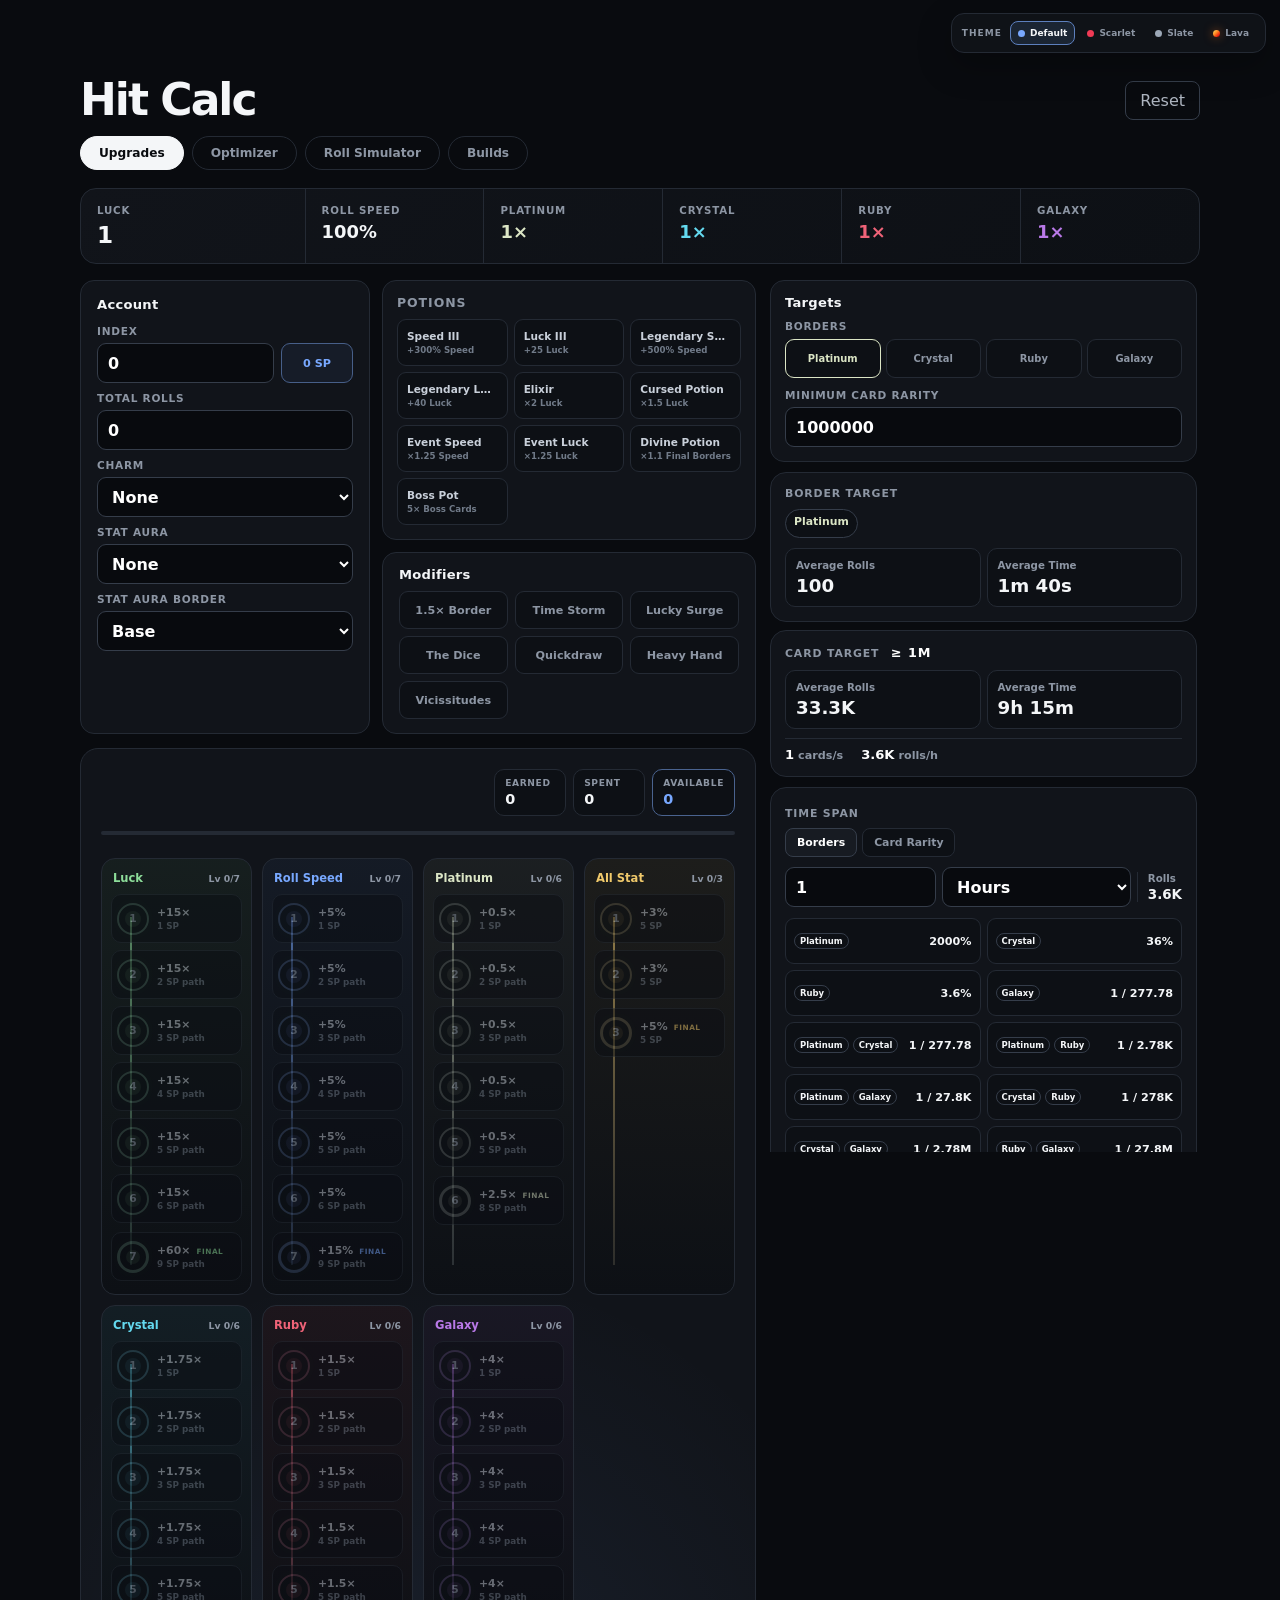
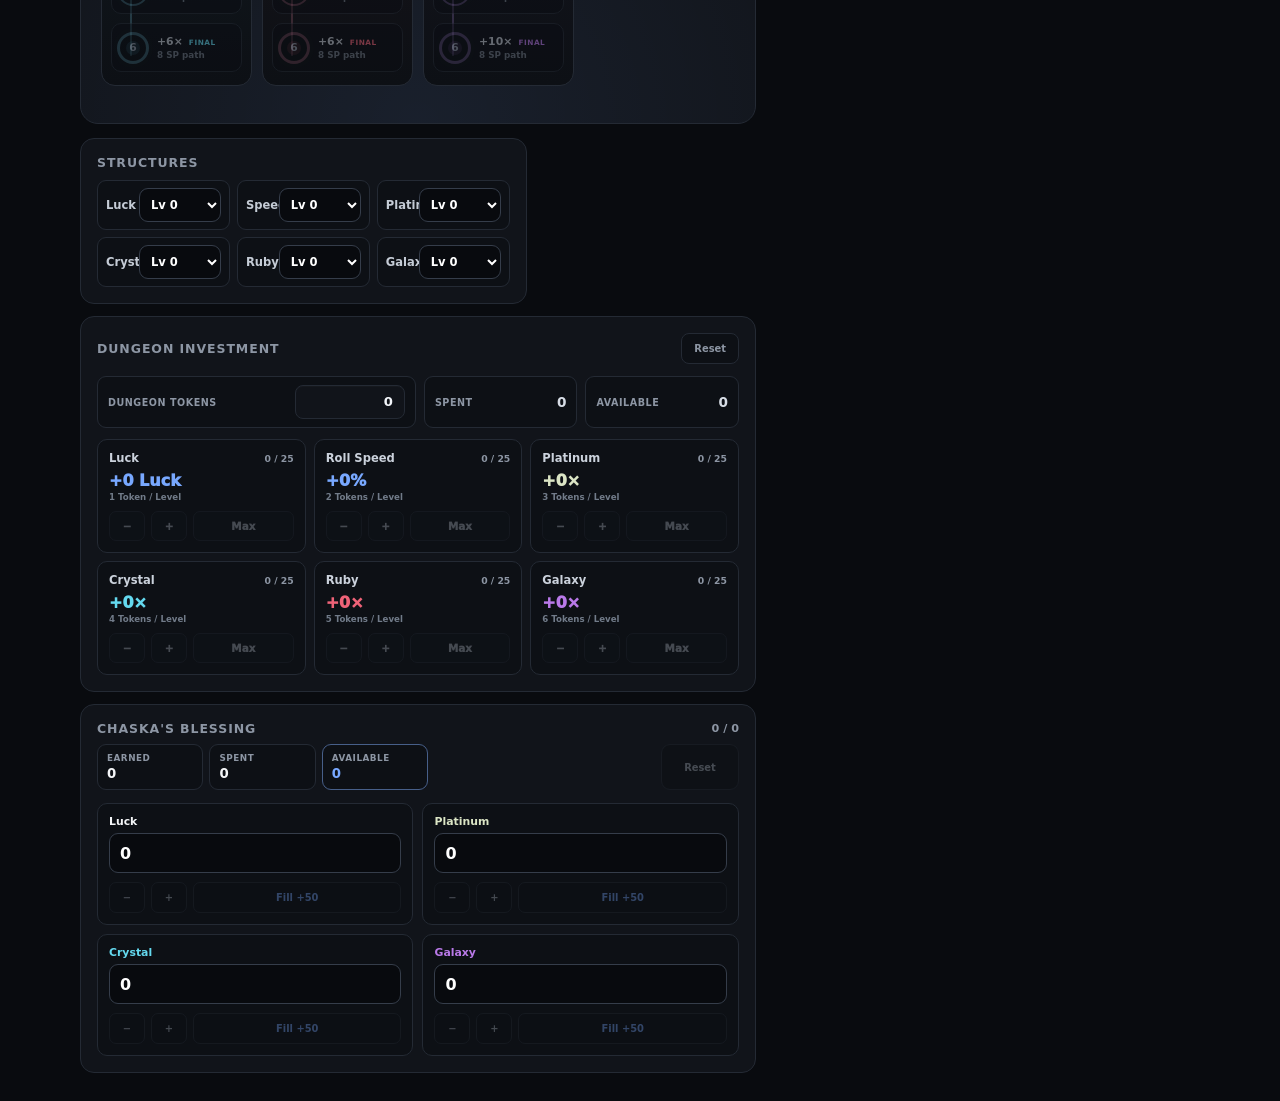
==== index.html @ 37218244 "Refresh Hit Calc loader cache for Halloween updates" ====
<!doctype html>
<html lang="en">
<head>
  <meta charset="utf-8" />
  <meta name="viewport" content="width=device-width, initial-scale=1" />
  <meta name="theme-color" content="#090b0f" />
  <title>Hit Calc</title>
  <style>html,body{margin:0;min-height:100%;background:#090b0f;color:#8d96a4;font-family:Inter,system-ui,sans-serif}.boot{min-height:100vh;display:grid;place-items:center}</style>
</head>
<body>
  <div class="boot">Loading Hit Calc…</div>
  <script>
  try {
    if (window.location.search) {
      history.replaceState(null, '', window.location.pathname + window.location.hash);
    }
  } catch {}
  (async()=>{
    const version='20261023-halloween-audit-1';
    try{
      const response=await fetch(`./index-base.html?rev=${version}`,{cache:'no-store'});
      if(!response.ok)throw new Error(`HTTP ${response.status}`);
      let html=await response.text();
      html=html.replace(/styles\.css\?v=[^"']+/g,`styles.css?v=${version}&theme=lava1`);
      html=html.replace(/app\.js\?v=[^"']+/g,`app.js?v=${version}&theme=lava1`);
      html=html.replace(/const version = "[^"]+";/,`const version = "${version}";`);
      html=html.replace('</head>',`<script>window.__HIT_CALC_VERSION__=${JSON.stringify(version)};<\/script></head>`);
      const bootstrap='<scr'+'ipt id="hit-calc-theme-bootstrap">(()=>{const valid=new Set([\'default\',\'scarlet\',\'slate\',\'lava\']);let theme=\'default\';try{const saved=localStorage.getItem(\'crx-site-theme\');if(valid.has(saved))theme=saved}catch{}document.documentElement.dataset.theme=theme})();</scr'+'ipt>\n';
      html=html.replace('  <link rel="stylesheet"',bootstrap+'  <link rel="stylesheet"');
      document.open();
      document.write(html);
      document.close();
    }catch(error){
      console.error(error);
      document.body.innerHTML='<div class="boot">Failed to load Hit Calc. Refresh the page.</div>';
    }
  })();
  </script>
</body>
</html>
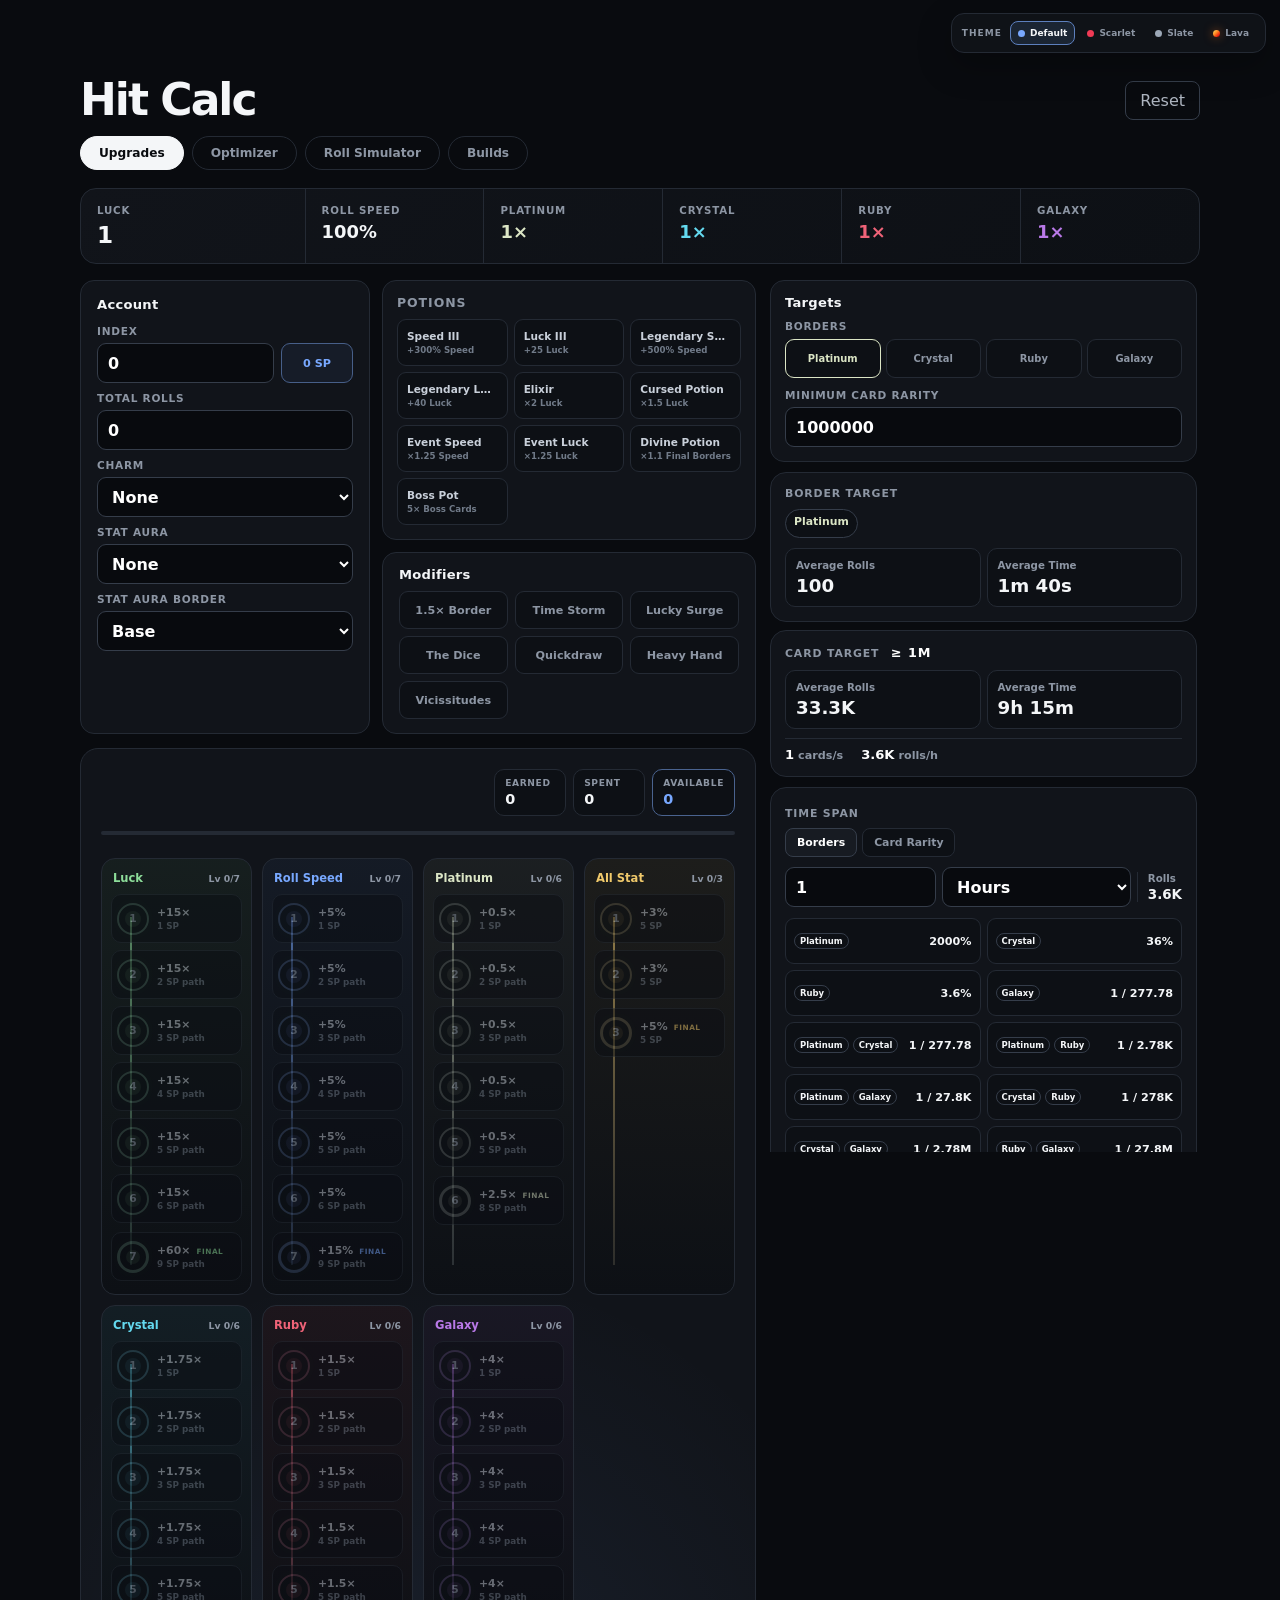
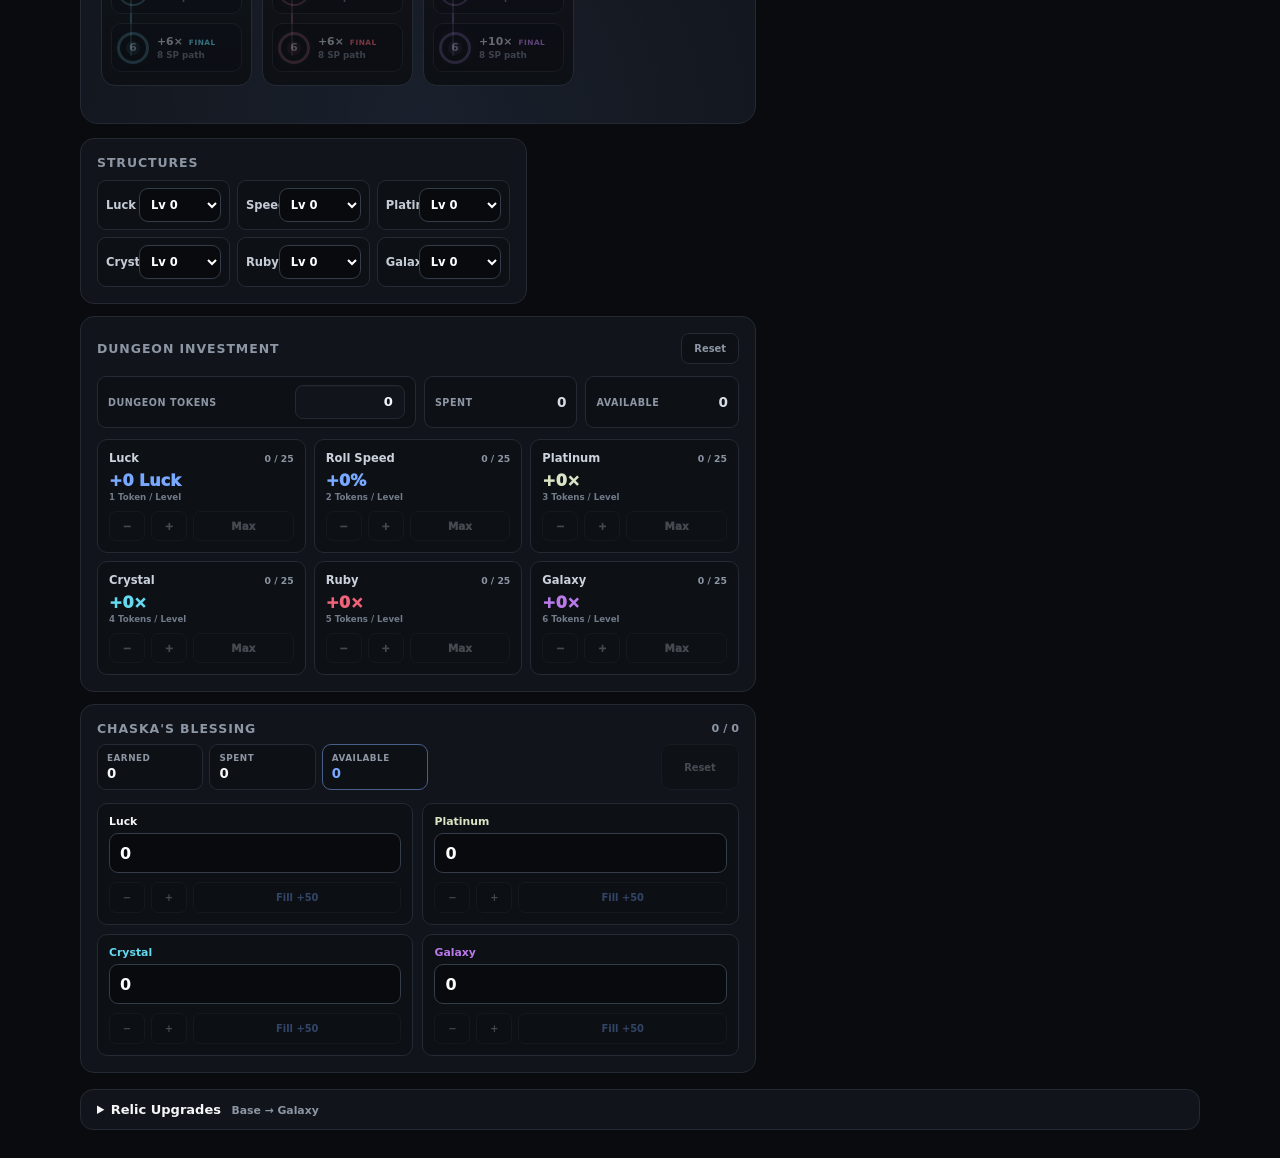
==== commit 63948bce: "Cache-bust Hit Calculator loader for new relic upgrades and worker modifiers" ====
--- a/index.html
+++ b/index.html
@@ -16,7 +16,7 @@
     }
   } catch {}
   (async()=>{
-    const version='20261023-halloween-audit-1';
+    const version='20261026-relic-upgrades-v1';
     try{
       const response=await fetch(`./index-base.html?rev=${version}`,{cache:'no-store'});
       if(!response.ok)throw new Error(`HTTP ${response.status}`);
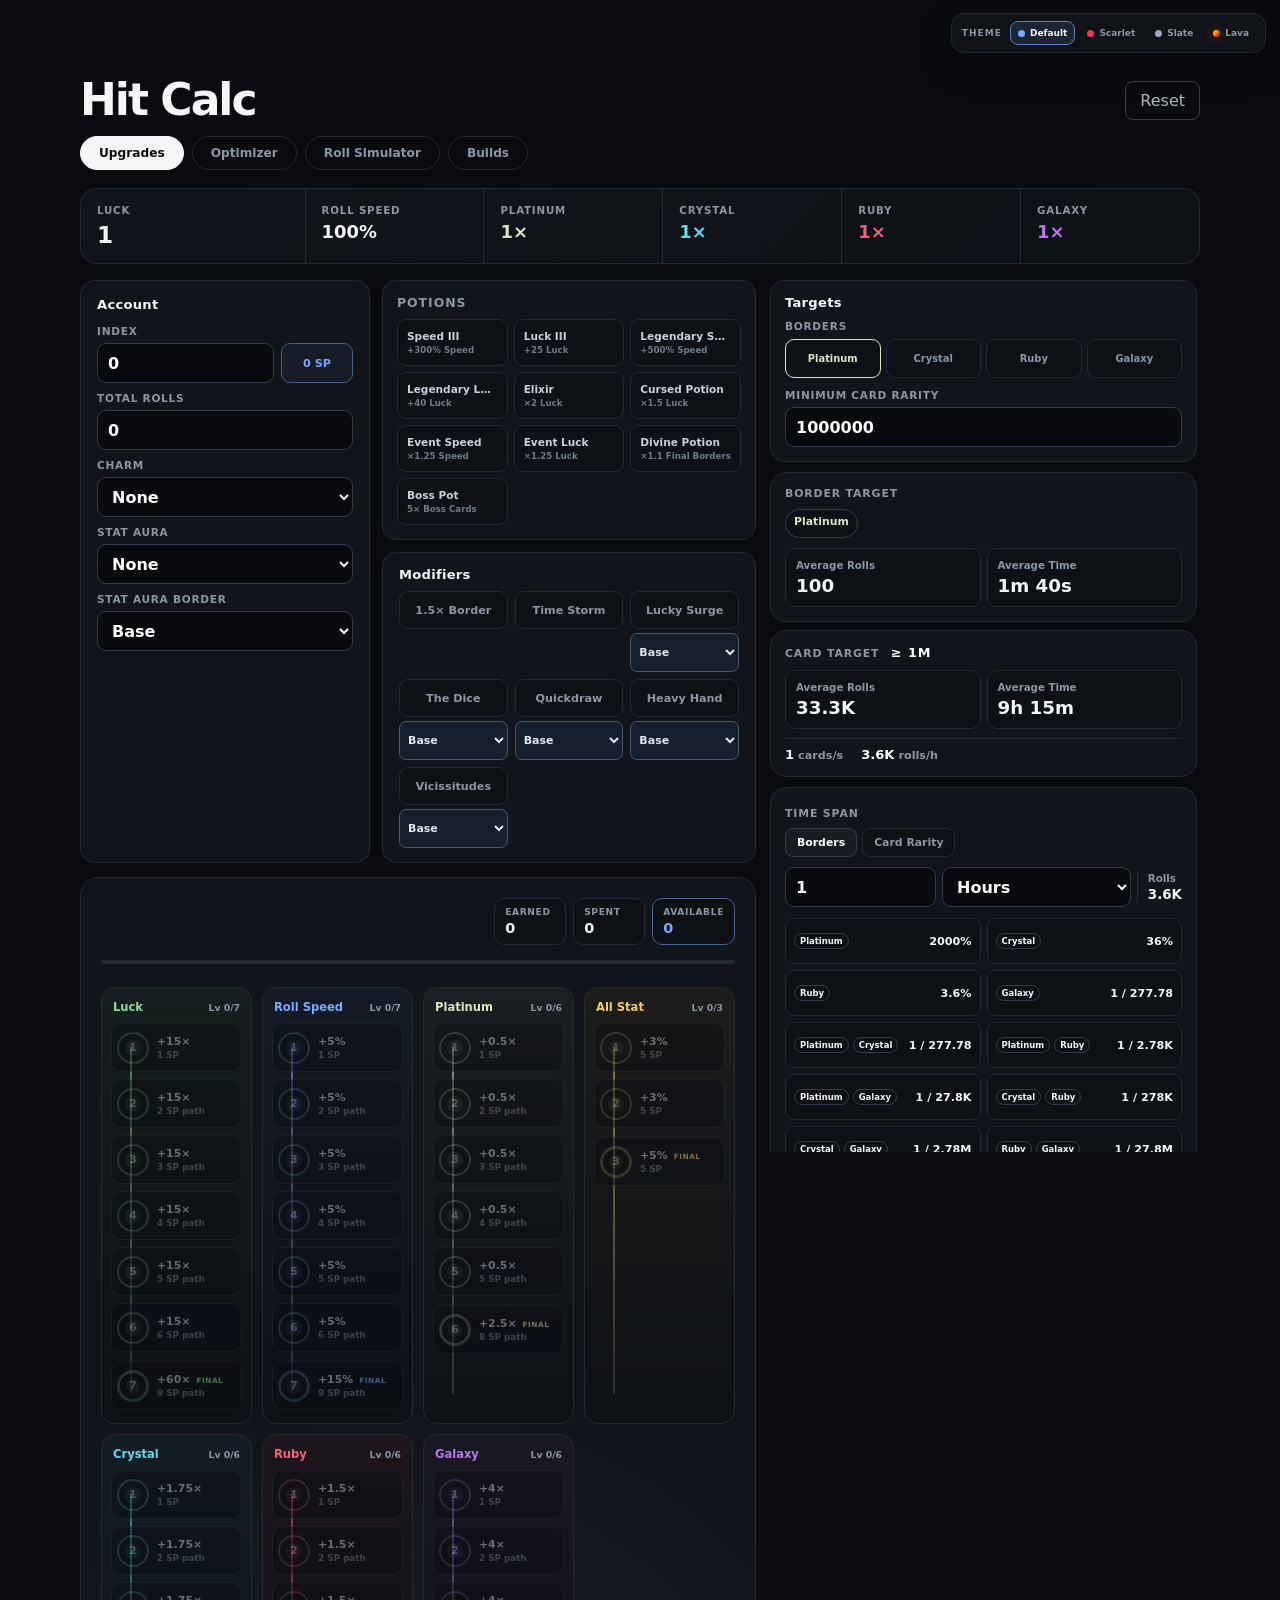
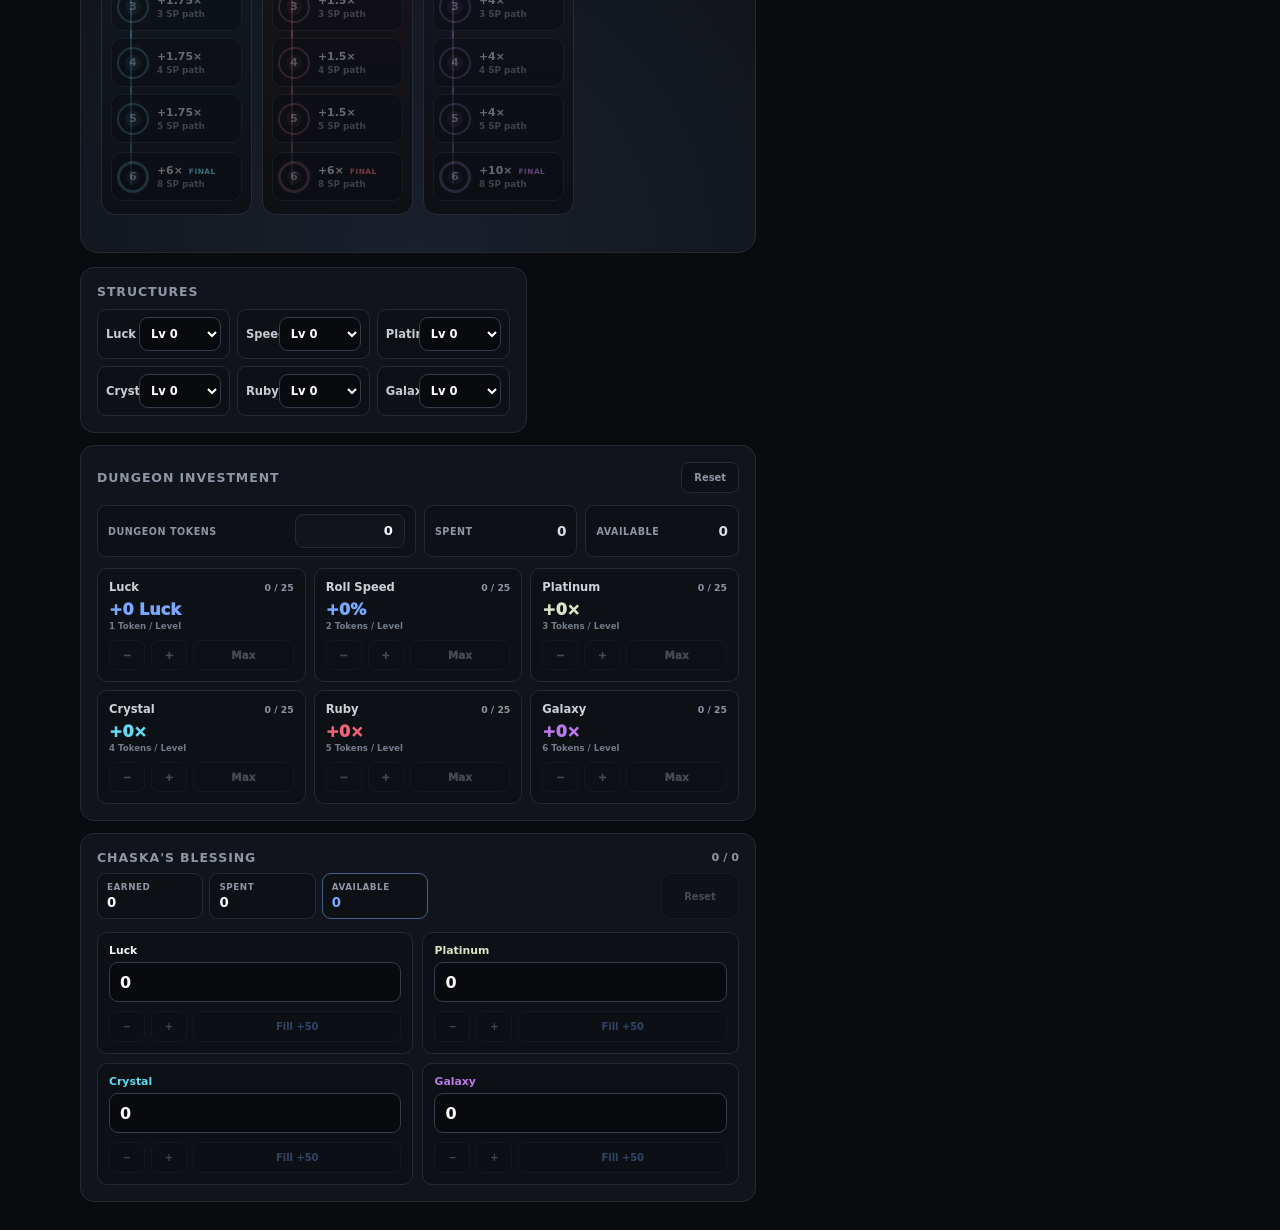
==== commit 59f48f02: "Deploy border selection persistence and shorthand rarity target input" ====
--- a/index.html
+++ b/index.html
@@ -16,7 +16,7 @@
     }
   } catch {}
   (async()=>{
-    const version='20261026-relic-upgrades-v1';
+    const version='20261027-target-short-1';
     try{
       const response=await fetch(`./index-base.html?rev=${version}`,{cache:'no-store'});
       if(!response.ok)throw new Error(`HTTP ${response.status}`);
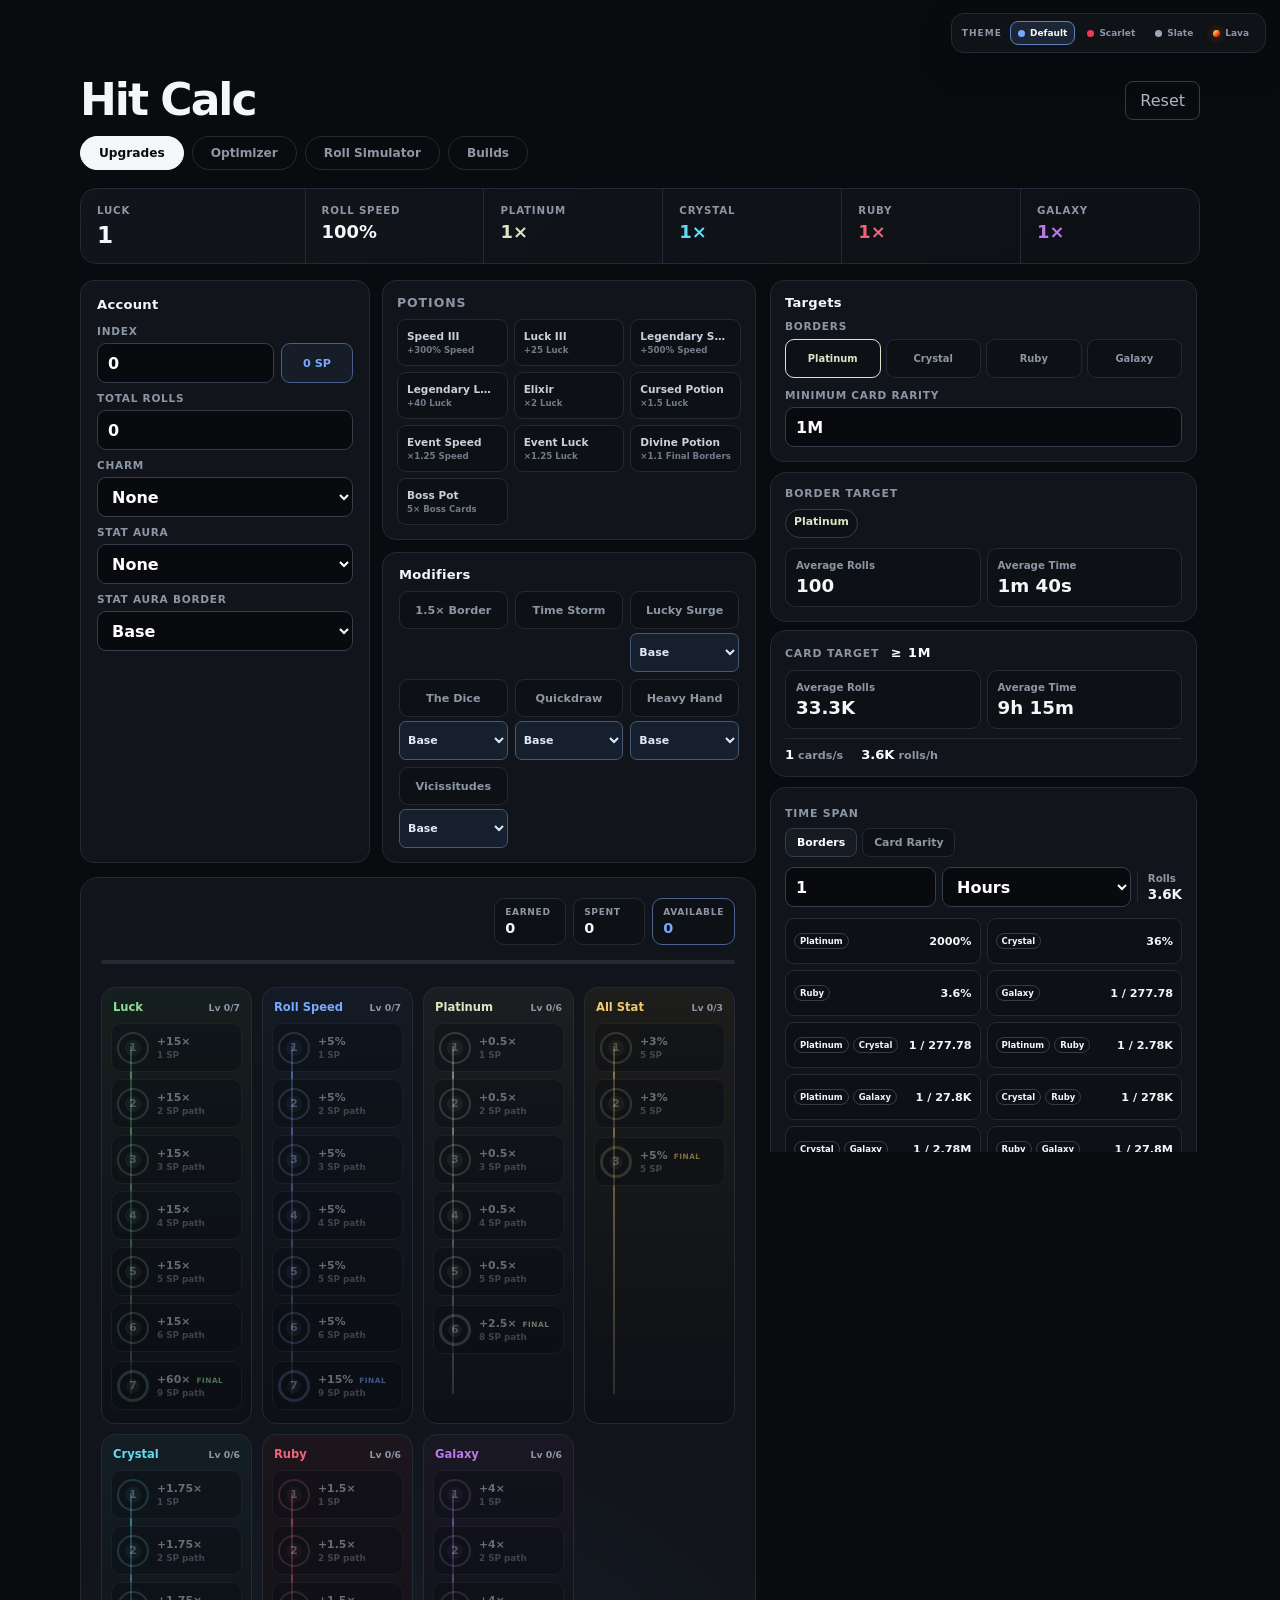
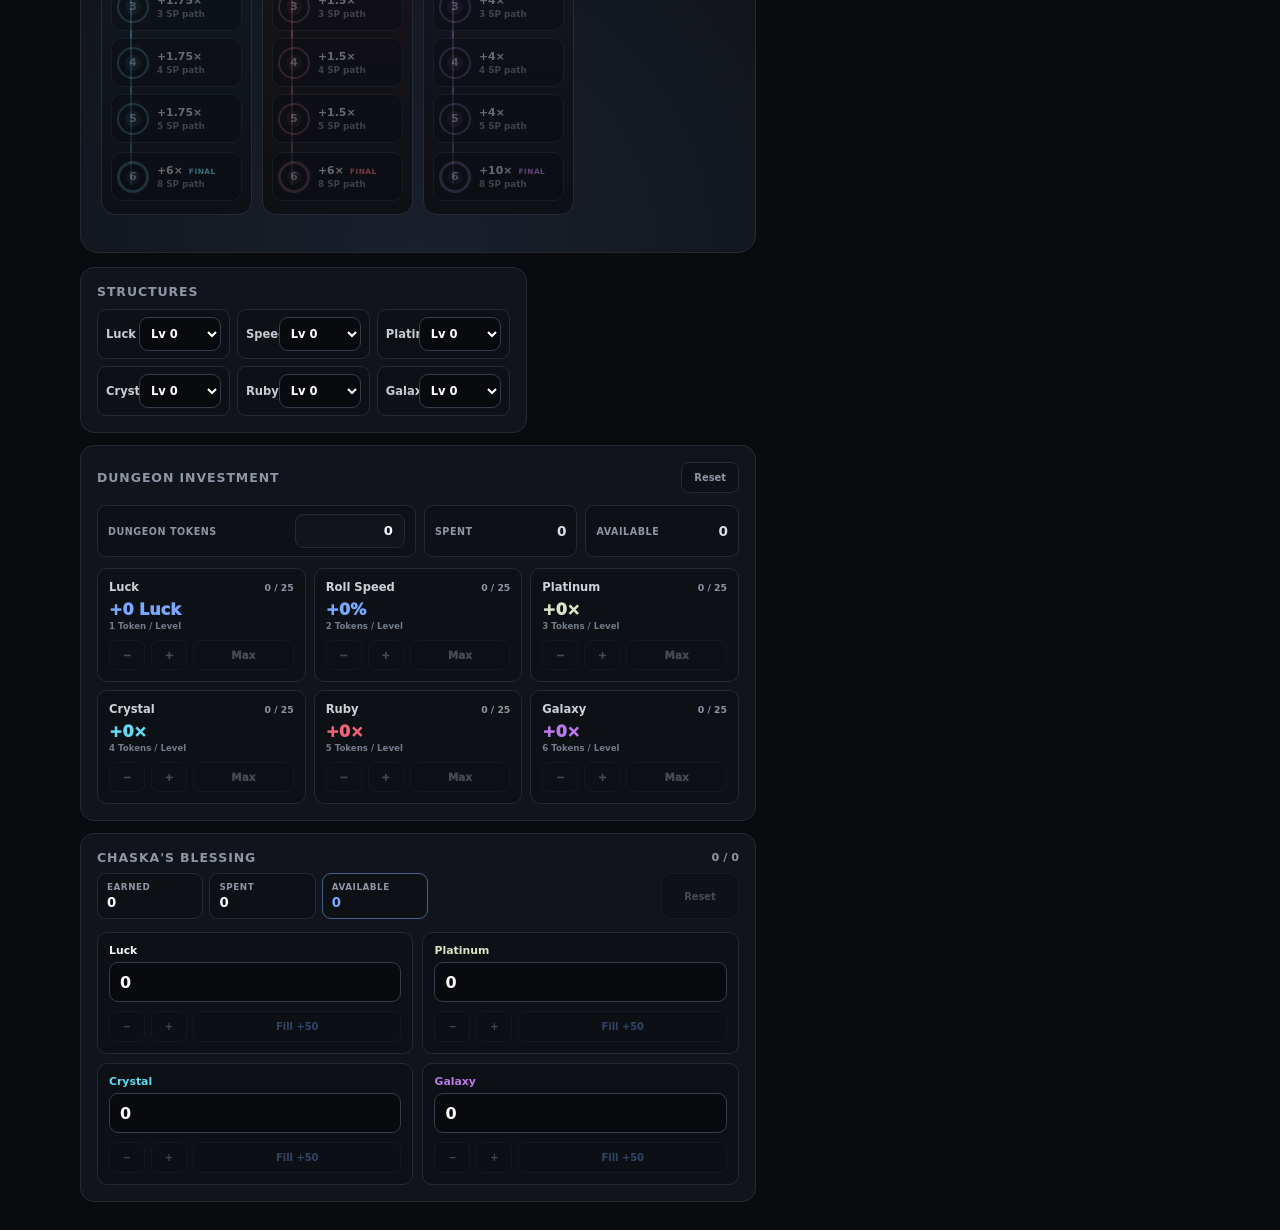
==== commit fbe5d855: "Deploy corrected rarity input and stable border target calculations with cache bust" ====
--- a/index.html
+++ b/index.html
@@ -16,7 +16,7 @@
     }
   } catch {}
   (async()=>{
-    const version='20261027-target-short-1';
+    const version='20261027-upgrades-target-sync-4';
     try{
       const response=await fetch(`./index-base.html?rev=${version}`,{cache:'no-store'});
       if(!response.ok)throw new Error(`HTTP ${response.status}`);
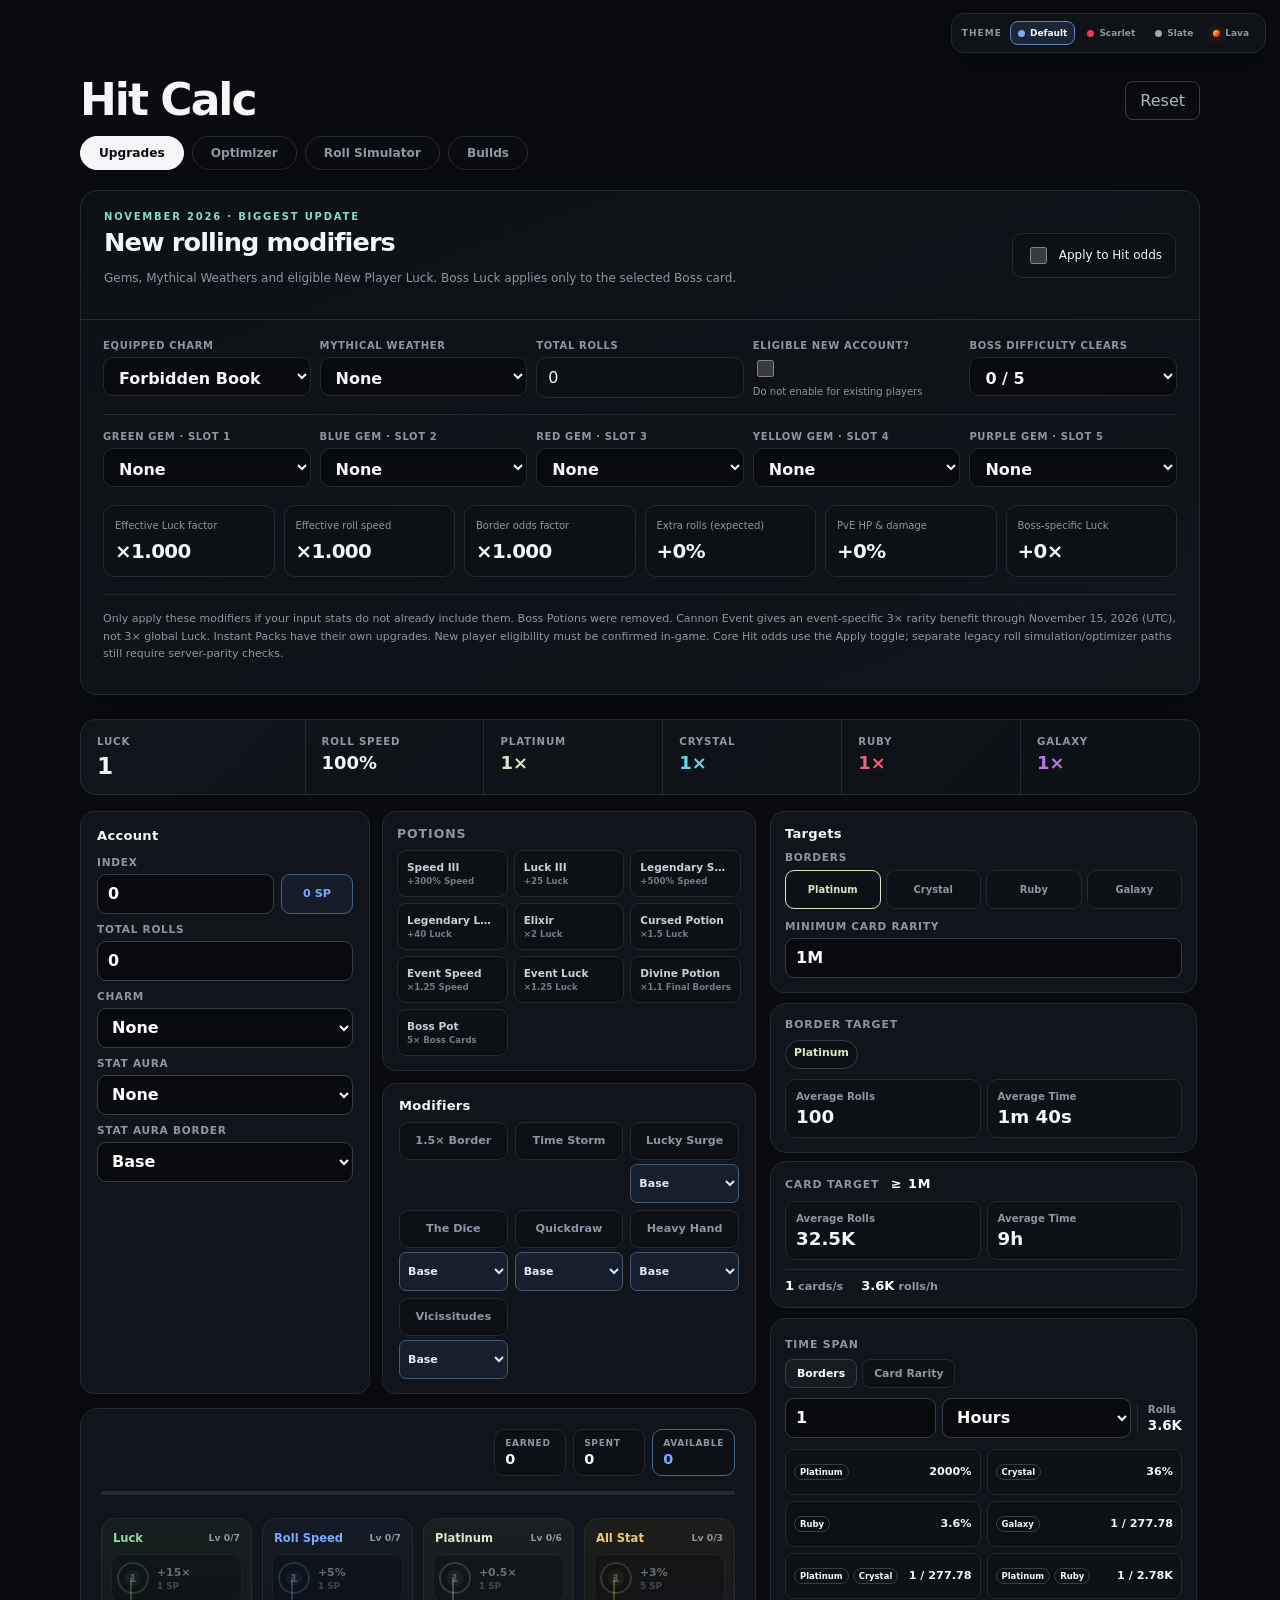
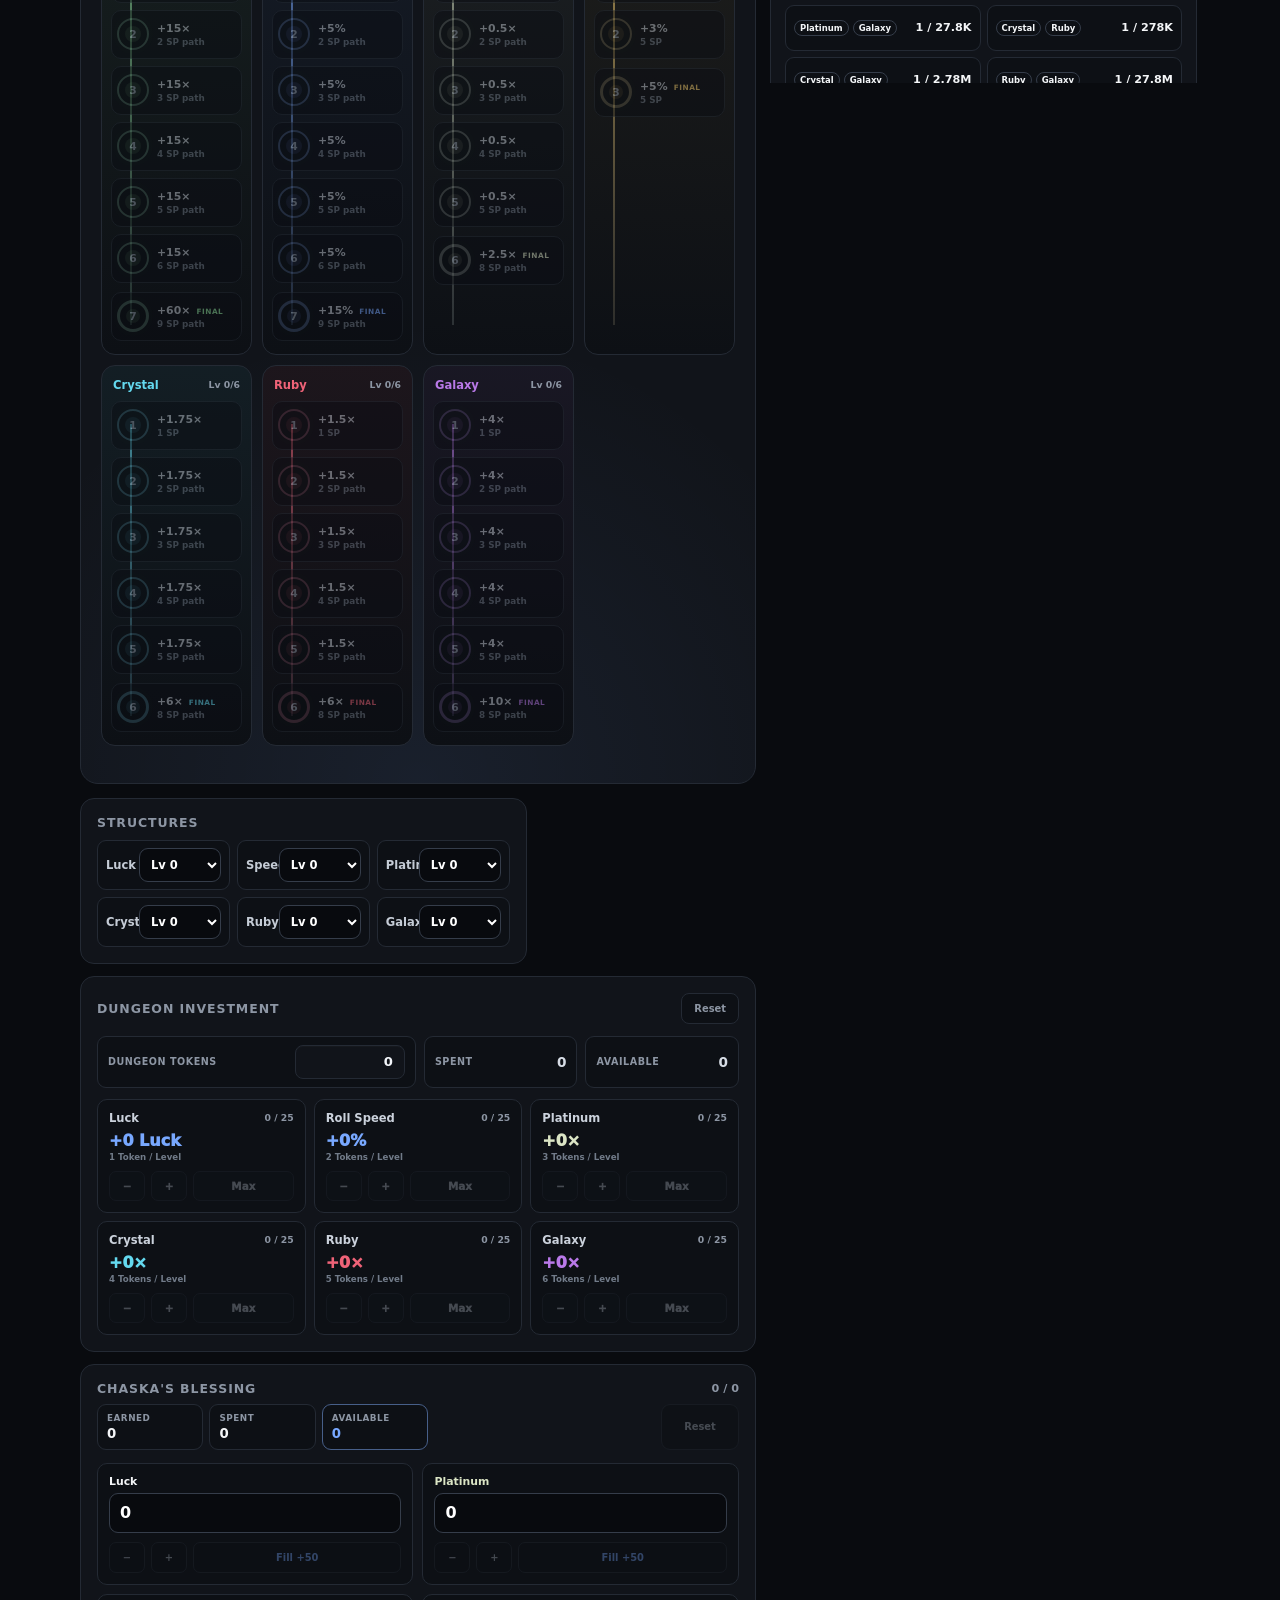
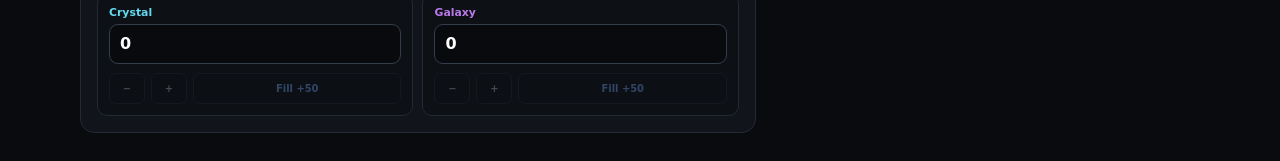
==== commit b474c7b1: "Set independent November overhaul preview asset revision for Hit Calculator" ====
--- a/index.html
+++ b/index.html
@@ -4,7 +4,7 @@
   <meta charset="utf-8" />
   <meta name="viewport" content="width=device-width, initial-scale=1" />
   <meta name="theme-color" content="#090b0f" />
-  <title>Hit Calc</title>
+  <title>Hit Calc · November 2026 Preview</title>
   <style>html,body{margin:0;min-height:100%;background:#090b0f;color:#8d96a4;font-family:Inter,system-ui,sans-serif}.boot{min-height:100vh;display:grid;place-items:center}</style>
 </head>
 <body>
@@ -16,7 +16,7 @@
     }
   } catch {}
   (async()=>{
-    const version='20261027-upgrades-target-sync-4';
+    const version='20261111-overhaul-preview-01';
     try{
       const response=await fetch(`./index-base.html?rev=${version}`,{cache:'no-store'});
       if(!response.ok)throw new Error(`HTTP ${response.status}`);
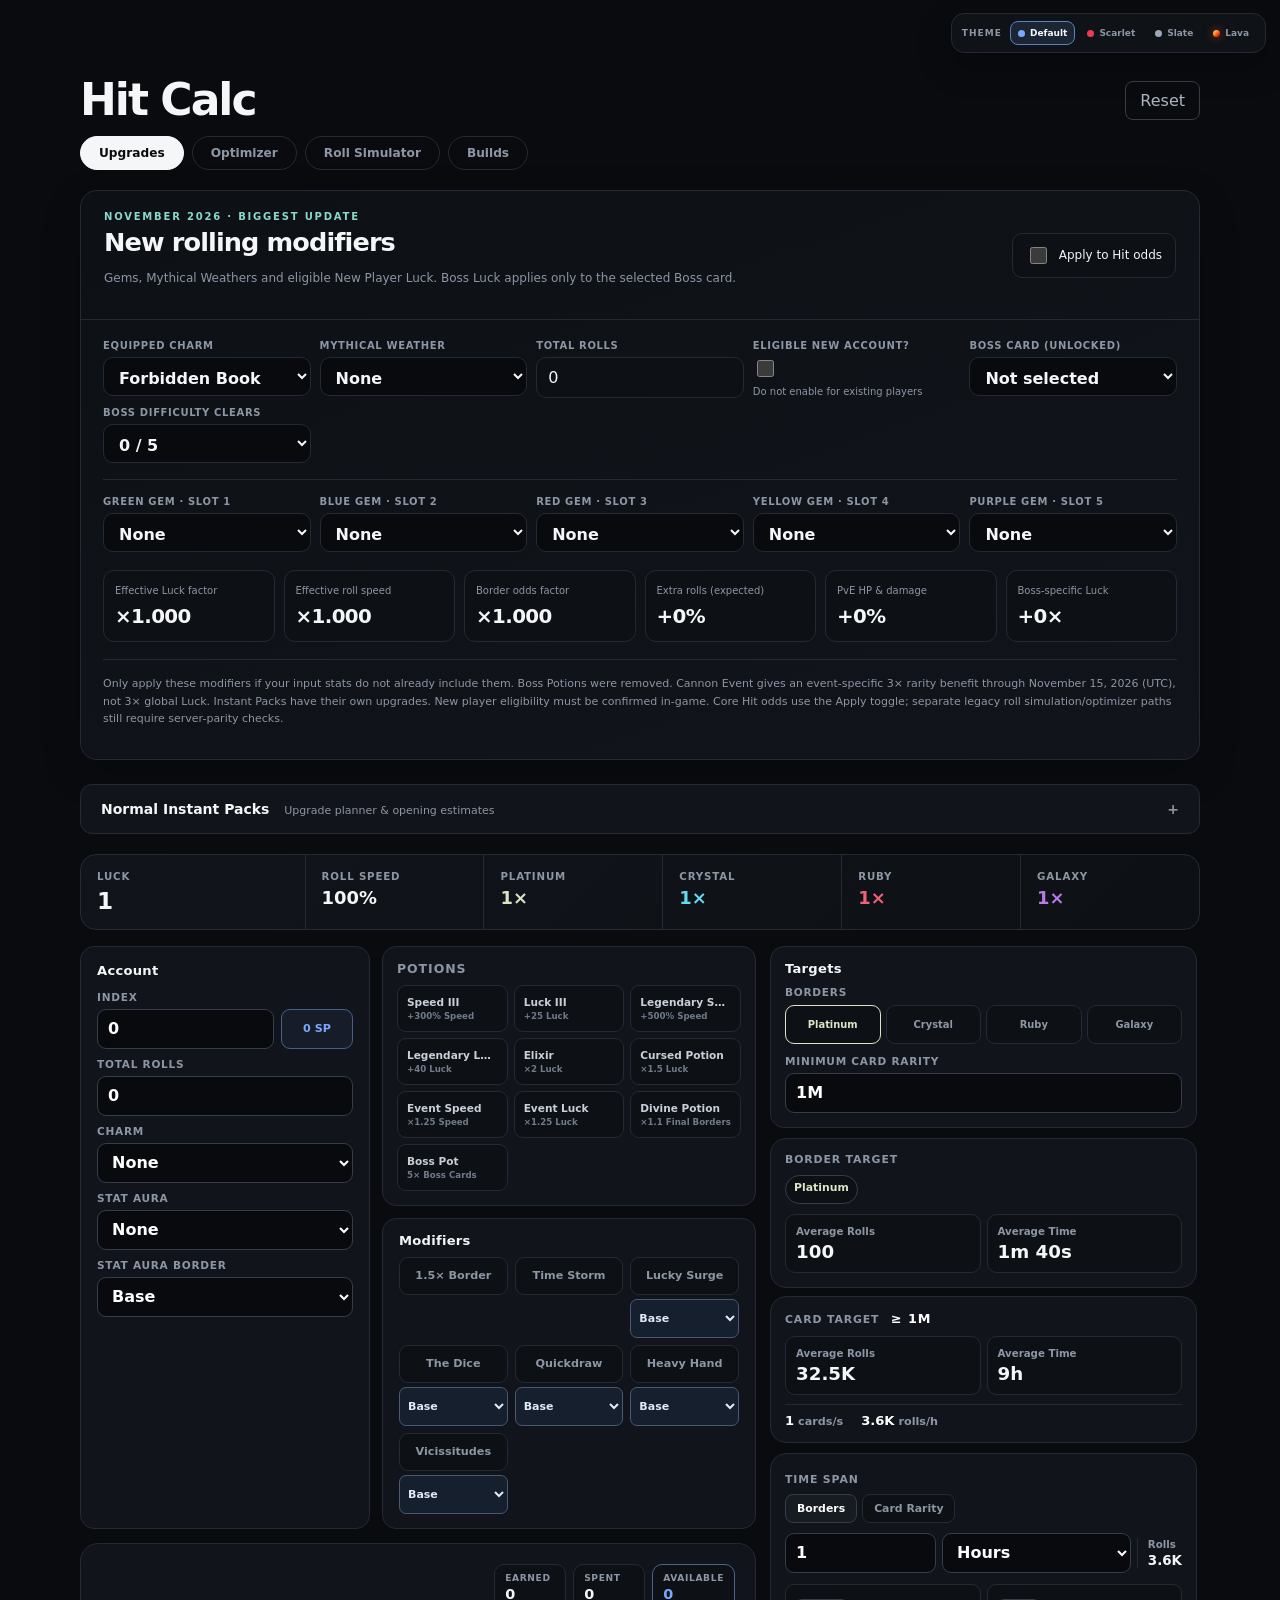
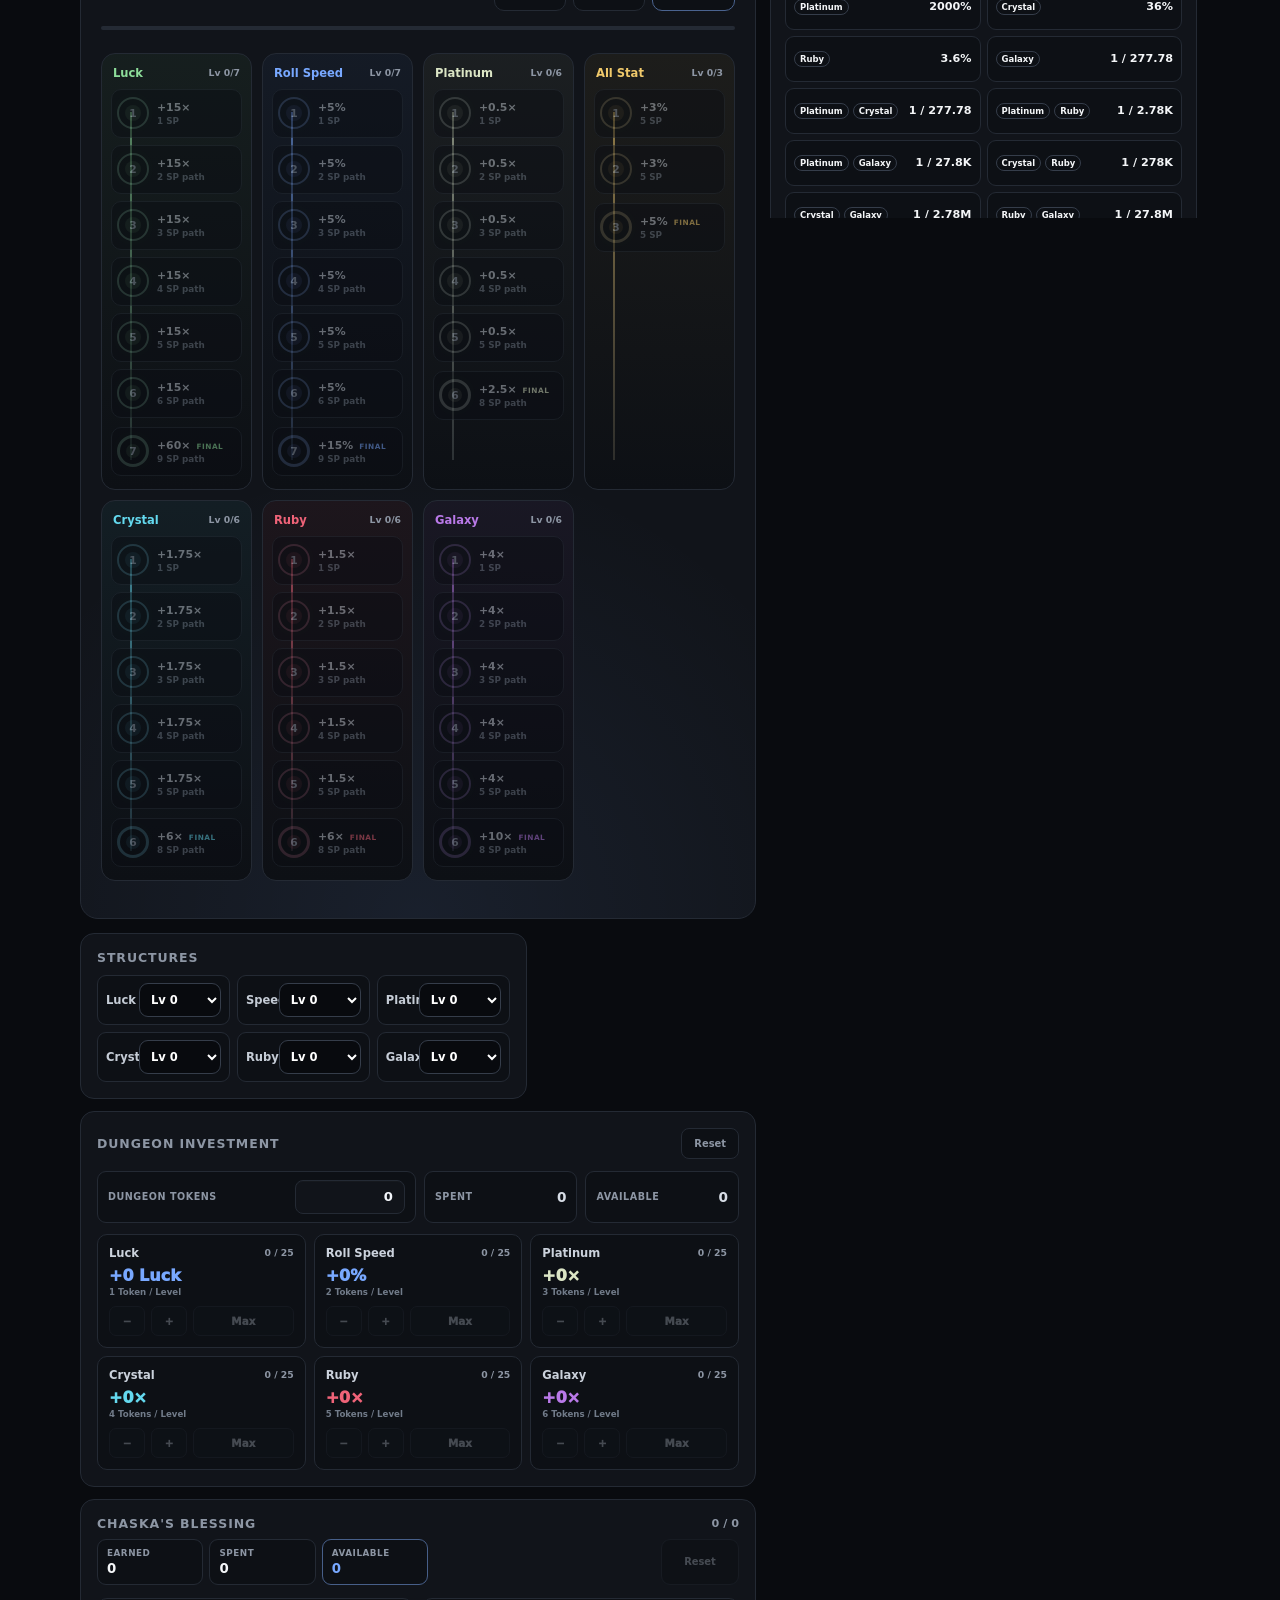
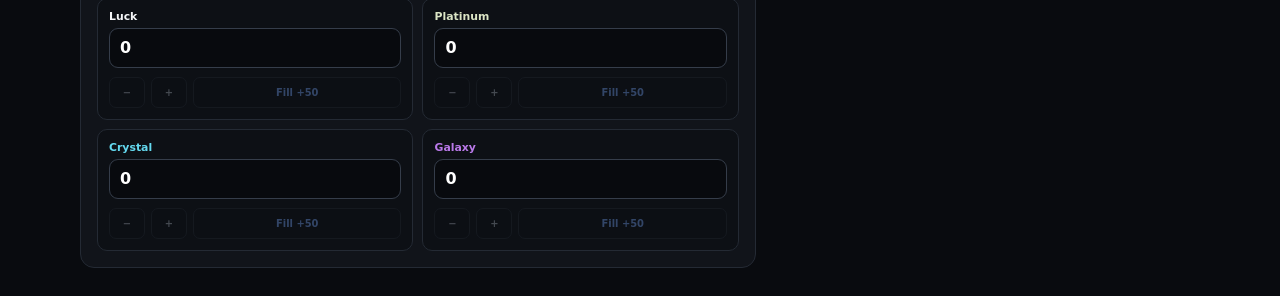
==== commit 5661c537: "Refresh isolated preview cache after compact layout, drop and Cheese Maker updates" ====
--- a/index.html
+++ b/index.html
@@ -16,7 +16,7 @@
     }
   } catch {}
   (async()=>{
-    const version='20261111-overhaul-preview-01';
+    const version='20261112-hit-packs-v2';
     try{
       const response=await fetch(`./index-base.html?rev=${version}`,{cache:'no-store'});
       if(!response.ok)throw new Error(`HTTP ${response.status}`);
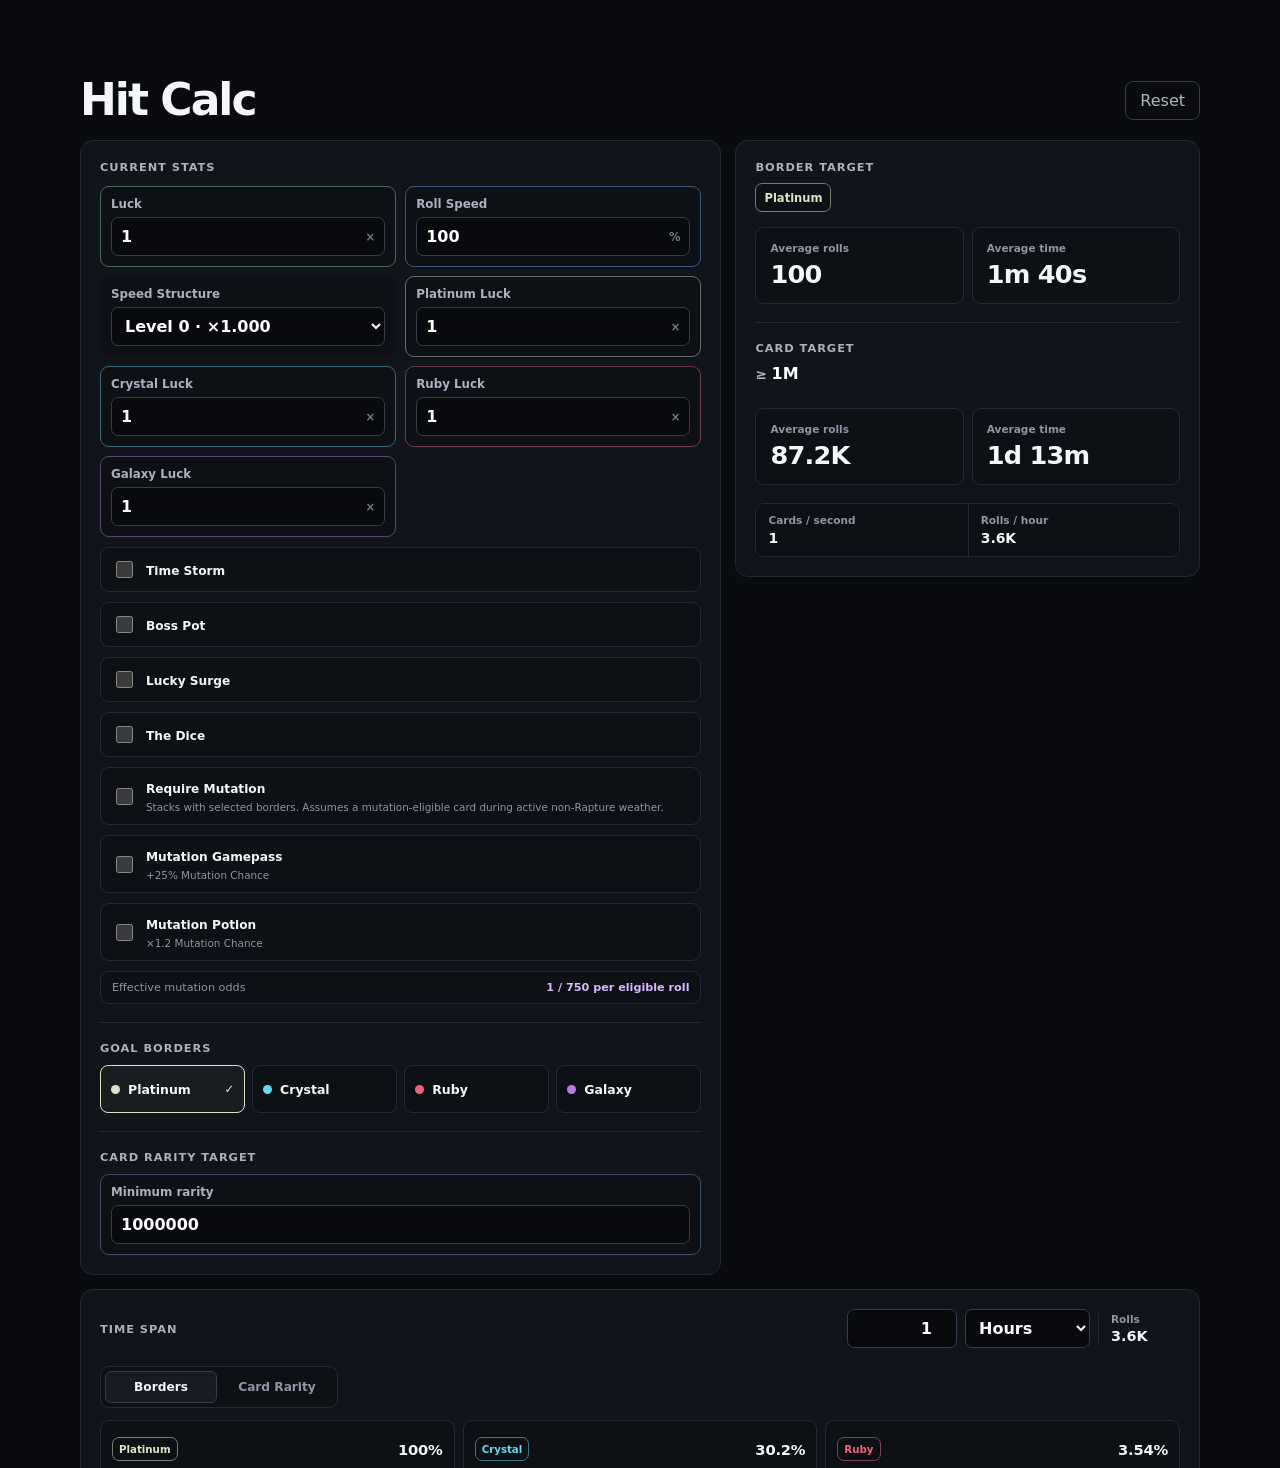
==== commit a4a500f1: "Refresh Hit test build to show Instant Packs as dedicated top-level tab" ====
--- a/index.html
+++ b/index.html
@@ -16,7 +16,7 @@
     }
   } catch {}
   (async()=>{
-    const version='20261112-hit-packs-v2';
+    const version='20261112-hit-instant-own-tab-v3';
     try{
       const response=await fetch(`./index-base.html?rev=${version}`,{cache:'no-store'});
       if(!response.ok)throw new Error(`HTTP ${response.status}`);
